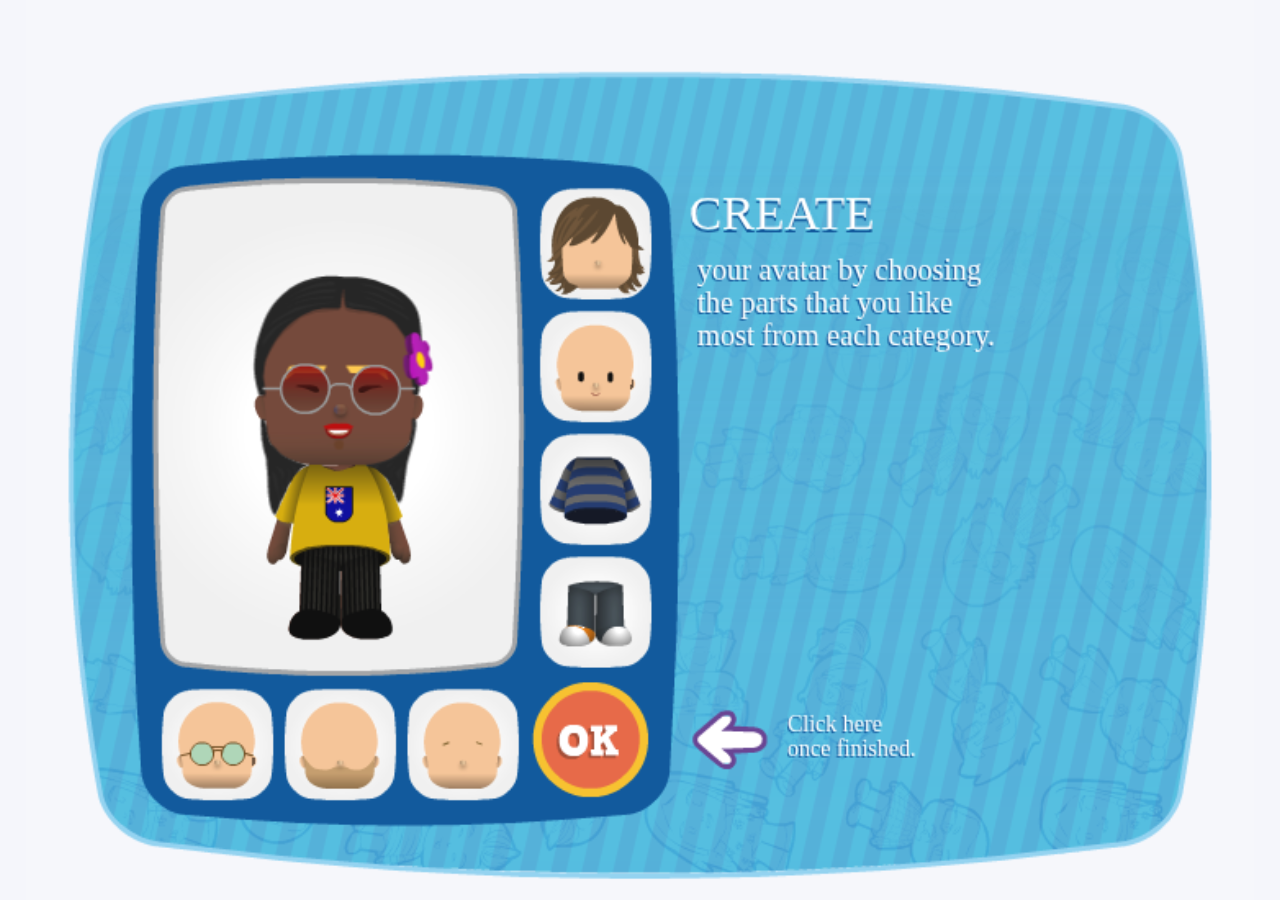
==== pocoyize/game.html @ 58ccb242 "push" ====
<head>
  <link rel="stylesheet" href="app.css" type="text/css" />

  <!-- <script src="https://ajax.googleapis.com/ajax/libs/webfont/1.6.26/webfont.js"></script>
  <script>
    var googleFontFamilies = ['Dosis'];
    var customFontFamilies = [];
    var inGameFontFamilies = googleFontFamilies.slice().concat(customFontFamilies);
    WebFont.load({
      custom: {
        families: customFontFamilies,
      },
      google: {
        families: googleFontFamilies,
      },
    });
  </script> -->

  <script>
    // function $_GET(item) {
    //   var svalue = location.search.match(new RegExp('[\?\&]' + item + '=([^\&]*)(\&?)', 'i'));
    //   return svalue ? svalue[1] : svalue;
    // }
    // var supportedLanguages = ['en', 'en_US', 'es', 'it', 'pt', 'zh', 'tr'];
    // var defaultLanguage = 'en';
    // var language = $_GET('lang');
    // if (!language) {
    //   language = $_GET('language');
    //   if (!language) {
    //     language = document.getElementsByTagName('html')[0].getAttribute('lang');
    //     if (!language) {
    //       language = navigator.language || navigator.userLanguage;
    //       if (language) {
    //         language = language.toLowerCase();
    //         if (language.indexOf('us') >= 0) language = 'en_US';
    //         if (supportedLanguages.indexOf(language) < 0) language = defaultLanguage;
    //       } else {
    //         language = defaultLanguage;
    //       }
    //     }
    //   }
    // }
    function getQueryParam(item) {
      const svalue = new URLSearchParams(window.location.search).get(item);
      return svalue ? svalue : null;
    }

    const supportedLanguages = ["en", "en_US", "es", "it", "pt", "zh", "tr"];
    const defaultLanguage = "en";
    let language = getQueryParam("lang") || getQueryParam("language");

    if (!language) {
      language =
        document.documentElement.lang ||
        navigator.language ||
        navigator.userLanguage;
      if (language) {
        language = language.toLowerCase();
        if (language.includes("us")) language = "en_US";
        if (!supportedLanguages.includes(language)) language = defaultLanguage;
      } else {
        language = defaultLanguage;
      }
    }

    var pocoyoOnClickURL = "https://www.pocoyoworld.com";
    var shareScriptsBaseDirectoryURL = "https://www.pocoyo.com/pocoyize_swf/";
  </script>

  <script src="lib/md5.js"></script>
  <script src="lib/phaser.min.js"></script>
  <script src="game.js"></script>
</head>
<body>
  <div id="inputContainer" class="inputContainer">
    <div class="inputDiv" id="yournameDiv">
      <input class="inputField" type="text" id="yourname" />
    </div>
    <div class="inputDiv" id="emailDiv">
      <input class="inputField" type="text" id="email" />
    </div>
    <div class="inputDiv" id="email1Div">
      <input class="inputField" type="text" id="email1" />
    </div>
    <div class="inputDiv" id="email2Div">
      <input class="inputField" type="text" id="email2" />
    </div>
    <div class="inputDiv" id="email3Div">
      <input class="inputField" type="text" id="email3" />
    </div>
  </div>
  <div id="orientationDiv"></div>
</body>
---- pocoyize/app.css ----
html {
  position: fixed;
  background: #f5f6fb;
  width: 100vw;
  height: 100vh;
  cursor: url(img/cursor-waiting.png), url(img/cursor.png), auto;
}

body {
  margin: 0;
  padding: 0;
  width: 100vw;
  height: 100vh;
  overflow: hidden;
}

canvas {
  background: #f5f6fb;
}

#orientationDiv {
  width: 100%;
  height: 100%;
  min-height: 100%;
  background-image: url(img/bg-incorrect-orientation-es.jpg);
  background-size: cover;
  background-repeat: no-repeat;
  background-position: center center;
  display: none;
  z-index: 999;
}

.inputContainer {
  position: fixed;
  display: none;
}

.inputField {
  font-family: "Dosis";
  outline: none;
  background: transparent;
  border: none;
}

.inputField:focus {
  outline: none;
}

.inputDiv {
  position: absolute;
}
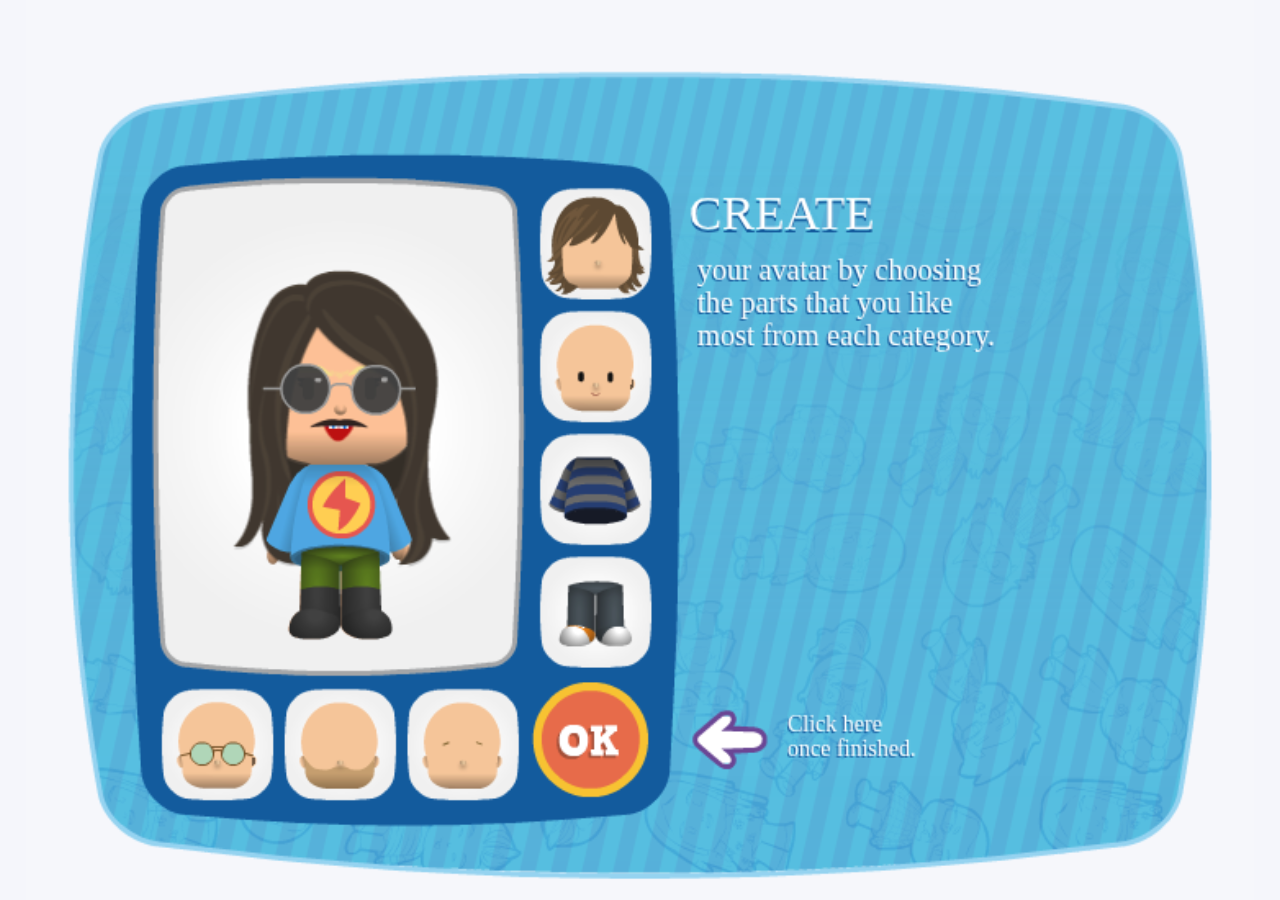
==== commit 8e14f858: "push window" ====
--- a/pocoyize/game.html
+++ b/pocoyize/game.html
@@ -89,5 +89,5 @@
       <input class="inputField" type="text" id="email3" />
     </div>
   </div>
-  <div id="orientationDiv"></div>
+  <!-- <div id="orientationDiv"></div> -->
 </body>
